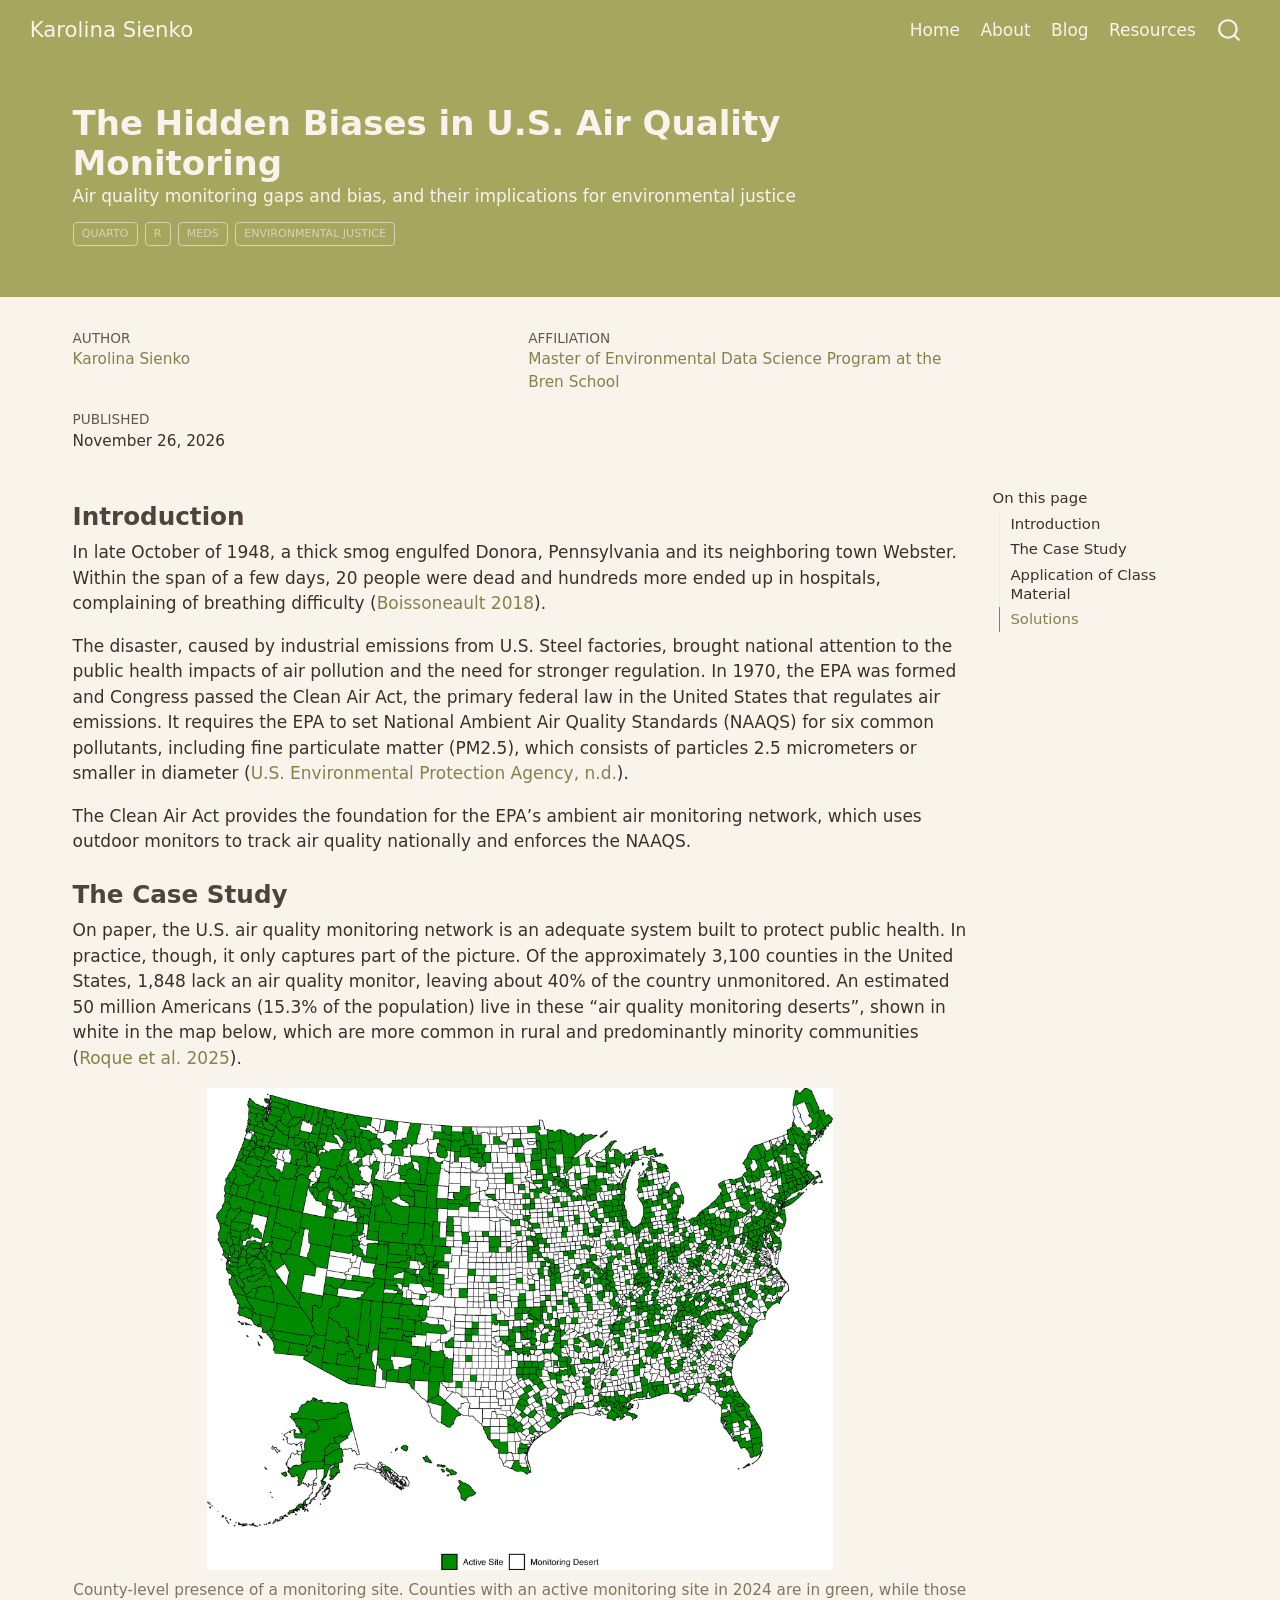
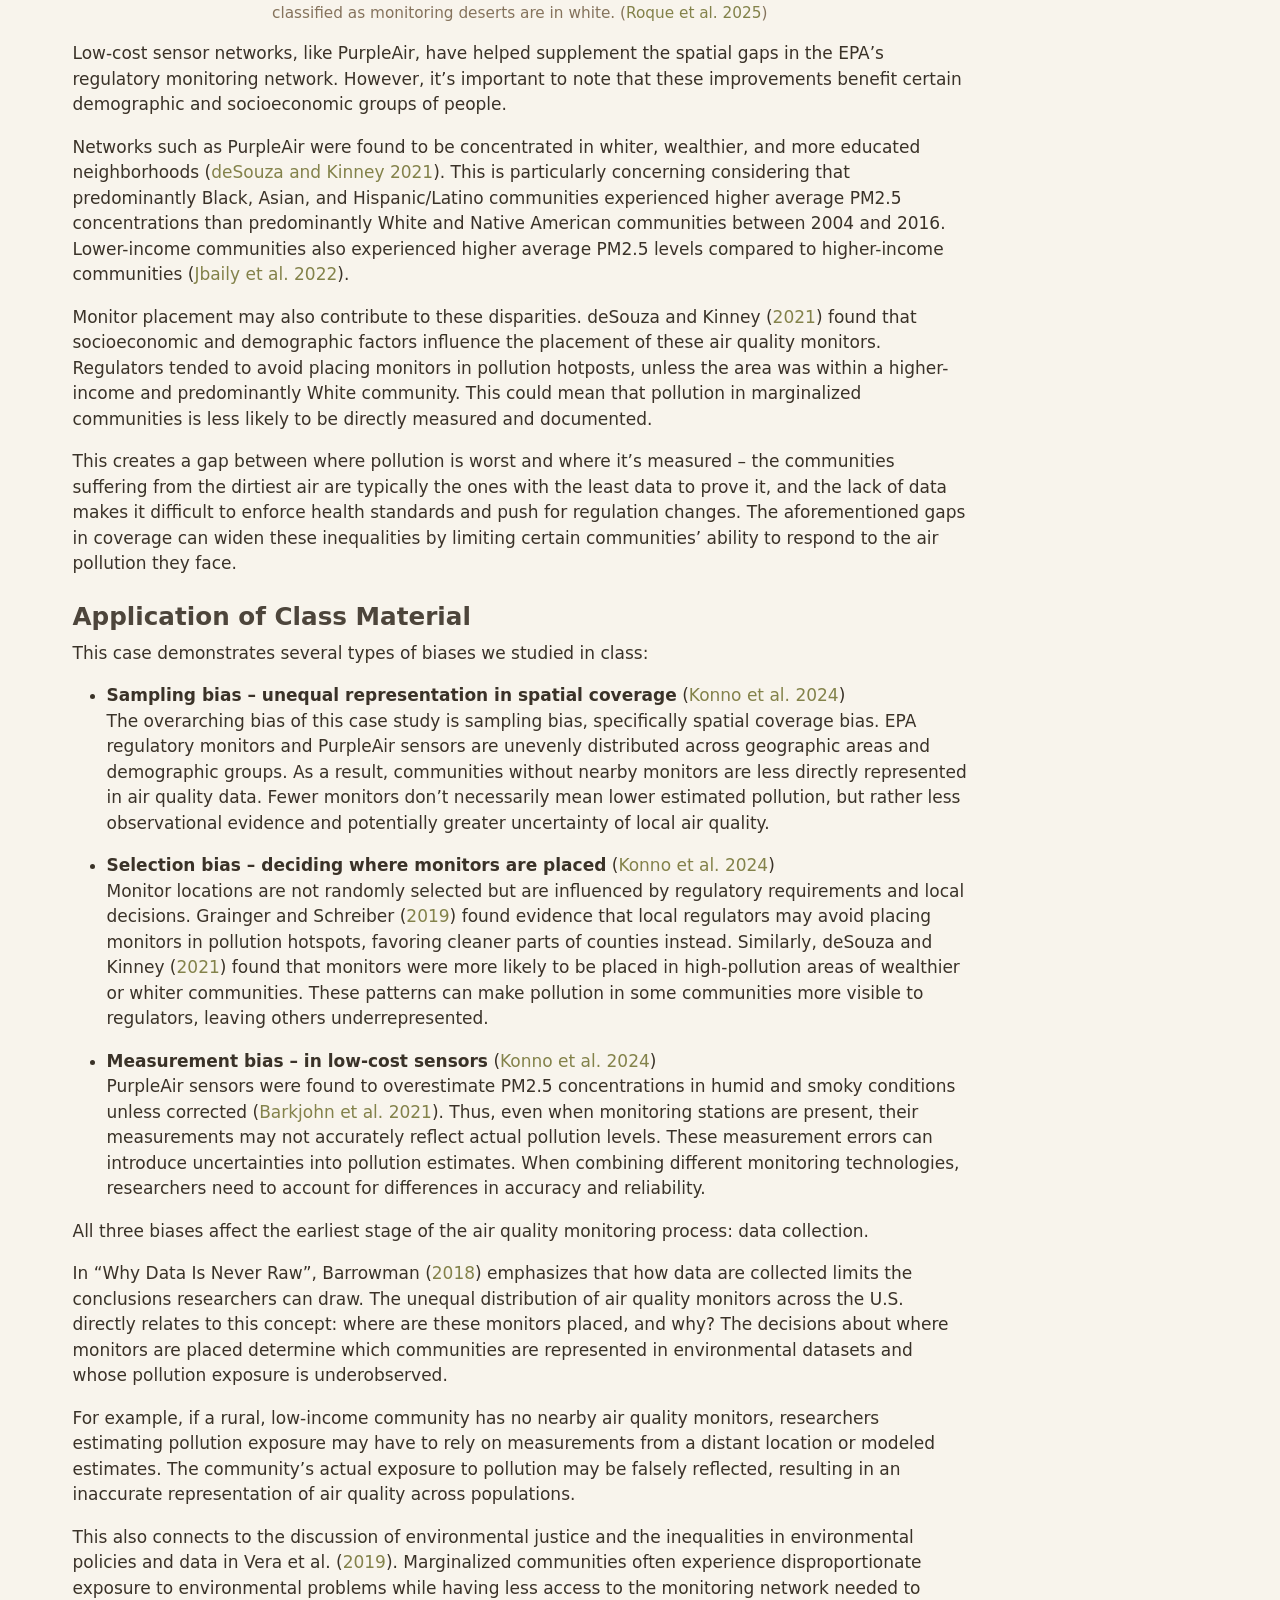
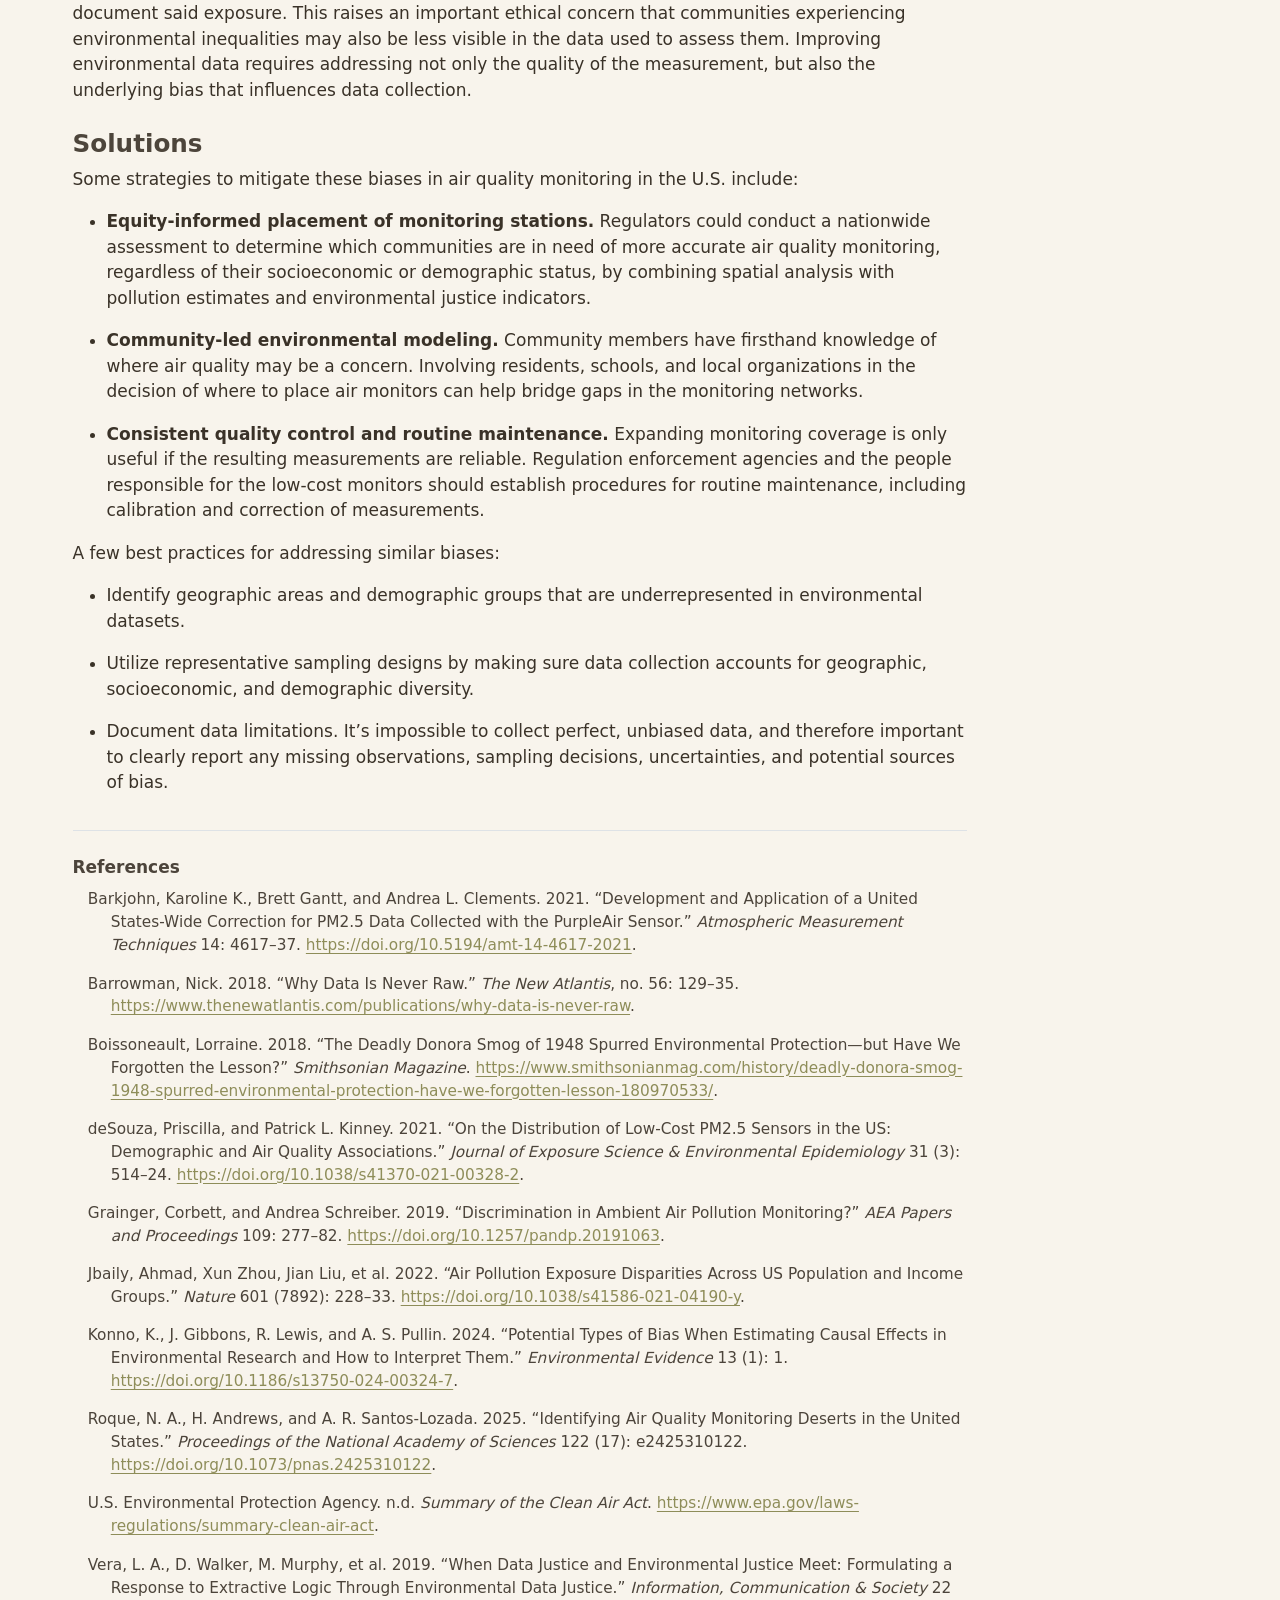
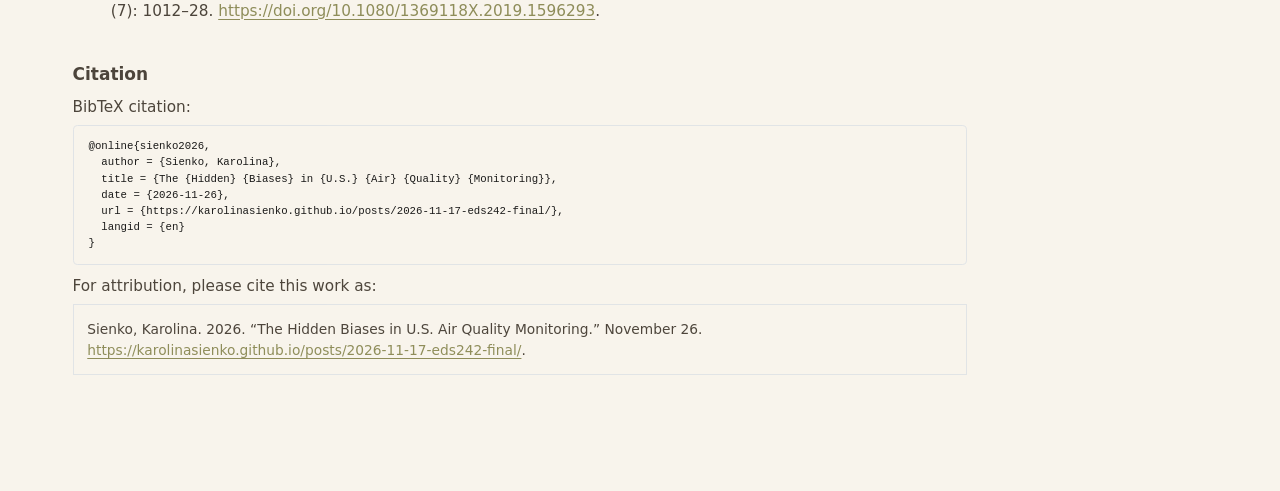
==== docs/posts/eds242-final/index.html @ eb93bed2 "Final blog post" ====
<!DOCTYPE html>
<html xmlns="http://www.w3.org/1999/xhtml" lang="en" xml:lang="en"><head>

<meta charset="utf-8">
<meta name="generator" content="quarto-1.10.19">

<meta name="viewport" content="width=device-width, initial-scale=1.0, user-scalable=yes">

<meta name="author" content="Karolina Sienko">
<meta name="dcterms.date" content="2026-11-26">
<meta name="description" content="Air quality monitoring gaps and bias, and their implications for environmental justice">

<title>The Hidden Biases in U.S. Air Quality Monitoring – Karolina Sienko</title>
<style>
/* Default styles provided by pandoc.
** See https://pandoc.org/MANUAL.html#variables-for-html for config info.
*/
span.smallcaps{font-variant: small-caps;}
div.columns{display: flex; gap: 1.5em;}
div.column{flex: auto;}
@media screen {
div.columns{gap: min(4vw, 1.5em);}
div.column{overflow-x: auto;}
}
div.hanging-indent{margin-left: 1.5em; text-indent: -1.5em;}
ul.task-list{list-style: none;}
ul.task-list li input[type="checkbox"] {
  width: 0.8em;
  margin: 0 0.8em 0.2em -1em; /* quarto-specific, see https://github.com/quarto-dev/quarto-cli/issues/4556 */ 
  vertical-align: middle;
}
/* CSS for citations */
div.csl-bib-body { }
div.csl-entry {
  clear: both;
}
.hanging-indent div.csl-entry {
  margin-left:2em;
  text-indent:-2em;
}
div.csl-left-margin {
  min-width:2em;
  float:left;
}
div.csl-right-inline {
  margin-left:2em;
  padding-left:1em;
}
div.csl-indent {
  margin-left: 2em;
}</style>


<script src="../../site_libs/quarto-nav/quarto-nav.js"></script>
<script src="../../site_libs/quarto-nav/headroom.min.js"></script>
<script src="../../site_libs/clipboard/clipboard.min.js"></script>
<script src="../../site_libs/quarto-search/autocomplete.umd.js"></script>
<script src="../../site_libs/quarto-search/fuse.min.js"></script>
<script src="../../site_libs/quarto-search/quarto-search.js"></script>
<meta name="quarto:offset" content="../../">
<script src="../../site_libs/quarto-html/quarto.js" type="module"></script>
<script src="../../site_libs/quarto-html/tabsets/tabsets.js" type="module"></script>
<script src="../../site_libs/quarto-html/popper.min.js"></script>
<script src="../../site_libs/quarto-html/tippy.umd.min.js"></script>
<script src="../../site_libs/quarto-html/anchor.min.js"></script>
<link href="../../site_libs/quarto-html/tippy.css" rel="stylesheet">
<link href="../../site_libs/quarto-html/quarto-syntax-highlighting-bf27225e3a48a9273f3daa8f8e829971.css" rel="stylesheet" id="quarto-text-highlighting-styles">
<script src="../../site_libs/bootstrap/bootstrap.min.js"></script>
<link href="../../site_libs/bootstrap/bootstrap-icons.css" rel="stylesheet">
<link href="../../site_libs/bootstrap/bootstrap-2a06abbf2f74c4835d9276cb89cabbed.min.css" rel="stylesheet" append-hash="true" id="quarto-bootstrap" data-mode="light">
<script id="quarto-search-options" type="application/json">{
  "location": "navbar",
  "copy-button": false,
  "collapse-after": 3,
  "panel-placement": "end",
  "type": "overlay",
  "limit": 50,
  "keyboard-shortcut": [
    "f",
    "/",
    "s"
  ],
  "show-item-context": false,
  "language": {
    "search-no-results-text": "No results",
    "search-matching-documents-text": "matching documents",
    "search-copy-link-title": "Copy link to search",
    "search-hide-matches-text": "Hide additional matches",
    "search-more-match-text": "more match in this document",
    "search-more-matches-text": "more matches in this document",
    "search-clear-button-title": "Clear",
    "search-text-placeholder": "",
    "search-detached-cancel-button-title": "Cancel",
    "search-submit-button-title": "Submit",
    "search-label": "Search"
  }
}</script>


<link rel="stylesheet" href="../../styles.css">
</head>

<body class="nav-fixed quarto-light">

<div id="quarto-search-results"></div>
  <header id="quarto-header" class="headroom fixed-top quarto-banner">
    <nav class="navbar navbar-expand-lg " data-bs-theme="dark">
      <div class="navbar-container container-fluid">
      <div class="navbar-brand-container mx-auto">
    <a class="navbar-brand" href="../../index.html">
    <span class="navbar-title">Karolina Sienko</span>
    </a>
  </div>
            <div id="quarto-search" class="" title="Search"></div>
          <button class="navbar-toggler" type="button" data-bs-toggle="collapse" data-bs-target="#navbarCollapse" aria-controls="navbarCollapse" role="menu" aria-expanded="false" aria-label="Toggle navigation" onclick="if (window.quartoToggleHeadroom) { window.quartoToggleHeadroom(); }">
  <span class="navbar-toggler-icon"></span>
</button>
          <div class="collapse navbar-collapse" id="navbarCollapse">
            <ul class="navbar-nav navbar-nav-scroll ms-auto">
  <li class="nav-item">
    <a class="nav-link" href="../../index.html"> 
<span class="menu-text">Home</span></a>
  </li>  
  <li class="nav-item">
    <a class="nav-link" href="../../about.html"> 
<span class="menu-text">About</span></a>
  </li>  
  <li class="nav-item">
    <a class="nav-link" href="../../posts.html"> 
<span class="menu-text">Blog</span></a>
  </li>  
  <li class="nav-item">
    <a class="nav-link" href="../../resources.html"> 
<span class="menu-text">Resources</span></a>
  </li>  
</ul>
          </div> <!-- /navcollapse -->
            <div class="quarto-navbar-tools">
</div>
      </div> <!-- /container-fluid -->
    </nav>
</header>
<!-- content -->
<header id="title-block-header" class="quarto-title-block default page-columns page-full">
  <div class="quarto-title-banner page-columns page-full">
    <div class="quarto-title column-page-left">
      <h1 class="title">The Hidden Biases in U.S. Air Quality Monitoring</h1>
                  <div>
        <div class="description">
          Air quality monitoring gaps and bias, and their implications for environmental justice
        </div>
      </div>
                          <div class="quarto-categories">
                <div class="quarto-category">Quarto</div>
                <div class="quarto-category">R</div>
                <div class="quarto-category">MEDS</div>
                <div class="quarto-category">Environmental Justice</div>
              </div>
                  </div>
  </div>
    
  <div class="quarto-title-meta-author column-page-left">
    <div class="quarto-title-meta-heading">Author</div>
    <div class="quarto-title-meta-heading">Affiliation</div>
    
      <div class="quarto-title-meta-contents">
      <p class="author"><a href="https://karolinasienko.github.io">Karolina Sienko</a> </p>
    </div>
    <div class="quarto-title-meta-contents">
          <p class="affiliation">
              <a href="https://bren.ucsb.edu/masters-programs/master-environmental-data-science">
              Master of Environmental Data Science Program at the Bren School
              </a>
            </p>
        </div>
    </div>

  <div class="quarto-title-meta column-page-left">

        
      <div>
      <div class="quarto-title-meta-heading">Published</div>
      <div class="quarto-title-meta-contents">
        <p class="date">November 26, 2026</p>
      </div>
    </div>
    
      
    </div>
    
  
  </header><div id="quarto-content" class="quarto-container page-columns page-rows-contents page-layout-full page-navbar">
<!-- sidebar -->
<!-- margin-sidebar -->
    <div id="quarto-margin-sidebar" class="sidebar margin-sidebar">
        <nav id="TOC" role="doc-toc" class="toc-active">
    <h2 id="toc-title">On this page</h2>
   
  <ul>
  <li><a href="#introduction" id="toc-introduction" class="nav-link active" data-scroll-target="#introduction">Introduction</a></li>
  <li><a href="#the-case-study" id="toc-the-case-study" class="nav-link" data-scroll-target="#the-case-study">The Case Study</a></li>
  <li><a href="#application-of-class-material" id="toc-application-of-class-material" class="nav-link" data-scroll-target="#application-of-class-material">Application of Class Material</a></li>
  <li><a href="#solutions" id="toc-solutions" class="nav-link" data-scroll-target="#solutions">Solutions</a></li>
  </ul>
</nav>
    </div>
<!-- main -->
<main class="content quarto-banner-title-block column-page-left" id="quarto-document-content">





<section id="introduction" class="level3">
<h3 class="anchored" data-anchor-id="introduction">Introduction</h3>
<p>In late October of 1948, a thick smog engulfed Donora, Pennsylvania and its neighboring town Webster. Within the span of a few days, 20 people were dead and hundreds more ended up in hospitals, complaining of breathing difficulty <span class="citation" data-cites="boissoneault2018">(<a href="#ref-boissoneault2018" role="doc-biblioref">Boissoneault 2018</a>)</span>.</p>
<p>The disaster, caused by industrial emissions from U.S. Steel factories, brought national attention to the public health impacts of air pollution and the need for stronger regulation. In 1970, the EPA was formed and Congress passed the Clean Air Act, the primary federal law in the United States that regulates air emissions. It requires the EPA to set National Ambient Air Quality Standards (NAAQS) for six common pollutants, including fine particulate matter (PM2.5), which consists of particles 2.5 micrometers or smaller in diameter <span class="citation" data-cites="epa_cleanairact">(<a href="#ref-epa_cleanairact" role="doc-biblioref">U.S. Environmental Protection Agency, n.d.</a>)</span>.</p>
<p>The Clean Air Act provides the foundation for the EPA’s ambient air monitoring network, which uses outdoor monitors to track air quality nationally and enforces the NAAQS.</p>
</section>
<section id="the-case-study" class="level3">
<h3 class="anchored" data-anchor-id="the-case-study">The Case Study</h3>
<p>On paper, the U.S. air quality monitoring network is an adequate system built to protect public health. In practice, though, it only captures part of the picture. Of the approximately 3,100 counties in the United States, 1,848 lack an air quality monitor, leaving about 40% of the country unmonitored. An estimated 50 million Americans (15.3% of the population) live in these “air quality monitoring deserts”, shown in white in the map below, which are more common in rural and predominantly minority communities <span class="citation" data-cites="roque2025">(<a href="#ref-roque2025" role="doc-biblioref">Roque et al. 2025</a>)</span>.</p>
<div class="quarto-figure quarto-figure-center">
<figure class="figure">
<p><img src="../../images/monitoring_desert_map.jpg" class="img-fluid figure-img" style="width:70.0%" alt="Map of air quality monitoring deserts across the United States"></p>
<figcaption>County-level presence of a monitoring site. Counties with an active monitoring site in 2024 are in green, while those classified as monitoring deserts are in white. <span class="citation" data-cites="roque2025">(<a href="#ref-roque2025" role="doc-biblioref">Roque et al. 2025</a>)</span></figcaption>
</figure>
</div>
<p>Low-cost sensor networks, like PurpleAir, have helped supplement the spatial gaps in the EPA’s regulatory monitoring network. However, it’s important to note that these improvements benefit certain demographic and socioeconomic groups of people.</p>
<p>Networks such as PurpleAir were found to be concentrated in whiter, wealthier, and more educated neighborhoods <span class="citation" data-cites="desouza2021">(<a href="#ref-desouza2021" role="doc-biblioref"><span class="nocase">deSouza and Kinney</span> 2021</a>)</span>. This is particularly concerning considering that predominantly Black, Asian, and Hispanic/Latino communities experienced higher average PM2.5 concentrations than predominantly White and Native American communities between 2004 and 2016. Lower-income communities also experienced higher average PM2.5 levels compared to higher-income communities <span class="citation" data-cites="jbaily2022">(<a href="#ref-jbaily2022" role="doc-biblioref">Jbaily et al. 2022</a>)</span>.</p>
<p>Monitor placement may also contribute to these disparities. <span class="citation" data-cites="desouza2021"><span class="nocase">deSouza and Kinney</span> (<a href="#ref-desouza2021" role="doc-biblioref">2021</a>)</span> found that socioeconomic and demographic factors influence the placement of these air quality monitors. Regulators tended to avoid placing monitors in pollution hotposts, unless the area was within a higher-income and predominantly White community. This could mean that pollution in marginalized communities is less likely to be directly measured and documented.</p>
<p>This creates a gap between where pollution is worst and where it’s measured – the communities suffering from the dirtiest air are typically the ones with the least data to prove it, and the lack of data makes it difficult to enforce health standards and push for regulation changes. The aforementioned gaps in coverage can widen these inequalities by limiting certain communities’ ability to respond to the air pollution they face.</p>
</section>
<section id="application-of-class-material" class="level3">
<h3 class="anchored" data-anchor-id="application-of-class-material">Application of Class Material</h3>
<p>This case demonstrates several types of biases we studied in class:</p>
<ul>
<li><p><strong>Sampling bias – unequal representation in spatial coverage</strong> <span class="citation" data-cites="konno2024">(<a href="#ref-konno2024" role="doc-biblioref">Konno et al. 2024</a>)</span><br>
The overarching bias of this case study is sampling bias, specifically spatial coverage bias. EPA regulatory monitors and PurpleAir sensors are unevenly distributed across geographic areas and demographic groups. As a result, communities without nearby monitors are less directly represented in air quality data. Fewer monitors don’t necessarily mean lower estimated pollution, but rather less observational evidence and potentially greater uncertainty of local air quality.</p></li>
<li><p><strong>Selection bias – deciding where monitors are placed</strong> <span class="citation" data-cites="konno2024">(<a href="#ref-konno2024" role="doc-biblioref">Konno et al. 2024</a>)</span><br>
Monitor locations are not randomly selected but are influenced by regulatory requirements and local decisions. <span class="citation" data-cites="grainger2019">Grainger and Schreiber (<a href="#ref-grainger2019" role="doc-biblioref">2019</a>)</span> found evidence that local regulators may avoid placing monitors in pollution hotspots, favoring cleaner parts of counties instead. Similarly, <span class="citation" data-cites="desouza2021"><span class="nocase">deSouza and Kinney</span> (<a href="#ref-desouza2021" role="doc-biblioref">2021</a>)</span> found that monitors were more likely to be placed in high-pollution areas of wealthier or whiter communities. These patterns can make pollution in some communities more visible to regulators, leaving others underrepresented.</p></li>
<li><p><strong>Measurement bias – in low-cost sensors</strong> <span class="citation" data-cites="konno2024">(<a href="#ref-konno2024" role="doc-biblioref">Konno et al. 2024</a>)</span><br>
PurpleAir sensors were found to overestimate PM2.5 concentrations in humid and smoky conditions unless corrected <span class="citation" data-cites="barkjohn2021">(<a href="#ref-barkjohn2021" role="doc-biblioref">Barkjohn et al. 2021</a>)</span>. Thus, even when monitoring stations are present, their measurements may not accurately reflect actual pollution levels. These measurement errors can introduce uncertainties into pollution estimates. When combining different monitoring technologies, researchers need to account for differences in accuracy and reliability.</p></li>
</ul>
<p>All three biases affect the earliest stage of the air quality monitoring process: data collection.</p>
<p>In “Why Data Is Never Raw”, <span class="citation" data-cites="barrowman2018">Barrowman (<a href="#ref-barrowman2018" role="doc-biblioref">2018</a>)</span> emphasizes that how data are collected limits the conclusions researchers can draw. The unequal distribution of air quality monitors across the U.S. directly relates to this concept: where are these monitors placed, and why? The decisions about where monitors are placed determine which communities are represented in environmental datasets and whose pollution exposure is underobserved.</p>
<p>For example, if a rural, low-income community has no nearby air quality monitors, researchers estimating pollution exposure may have to rely on measurements from a distant location or modeled estimates. The community’s actual exposure to pollution may be falsely reflected, resulting in an inaccurate representation of air quality across populations.</p>
<p>This also connects to the discussion of environmental justice and the inequalities in environmental policies and data in <span class="citation" data-cites="vera2019">Vera et al. (<a href="#ref-vera2019" role="doc-biblioref">2019</a>)</span>. Marginalized communities often experience disproportionate exposure to environmental problems while having less access to the monitoring network needed to document said exposure. This raises an important ethical concern that communities experiencing environmental inequalities may also be less visible in the data used to assess them. Improving environmental data requires addressing not only the quality of the measurement, but also the underlying bias that influences data collection.</p>
</section>
<section id="solutions" class="level3">
<h3 class="anchored" data-anchor-id="solutions">Solutions</h3>
<p>Some strategies to mitigate these biases in air quality monitoring in the U.S. include:</p>
<ul>
<li><p><strong>Equity-informed placement of monitoring stations.</strong> Regulators could conduct a nationwide assessment to determine which communities are in need of more accurate air quality monitoring, regardless of their socioeconomic or demographic status, by combining spatial analysis with pollution estimates and environmental justice indicators.</p></li>
<li><p><strong>Community-led environmental modeling.</strong> Community members have firsthand knowledge of where air quality may be a concern. Involving residents, schools, and local organizations in the decision of where to place air monitors can help bridge gaps in the monitoring networks.</p></li>
<li><p><strong>Consistent quality control and routine maintenance.</strong> Expanding monitoring coverage is only useful if the resulting measurements are reliable. Regulation enforcement agencies and the people responsible for the low-cost monitors should establish procedures for routine maintenance, including calibration and correction of measurements.</p></li>
</ul>
<p>A few best practices for addressing similar biases:</p>
<ul>
<li><p>Identify geographic areas and demographic groups that are underrepresented in environmental datasets.</p></li>
<li><p>Utilize representative sampling designs by making sure data collection accounts for geographic, socioeconomic, and demographic diversity.</p></li>
<li><p>Document data limitations. It’s impossible to collect perfect, unbiased data, and therefore important to clearly report any missing observations, sampling decisions, uncertainties, and potential sources of bias.</p></li>
</ul>



</section>

<div id="quarto-appendix" class="default"><section class="quarto-appendix-contents" role="doc-bibliography" id="quarto-bibliography"><h2 class="anchored quarto-appendix-heading">References</h2><div id="refs" class="references csl-bib-body hanging-indent" role="list">
<div id="ref-barkjohn2021" class="csl-entry" role="listitem">
Barkjohn, Karoline K., Brett Gantt, and Andrea L. Clements. 2021. <span>“Development and Application of a United States-Wide Correction for <span>PM2.5</span> Data Collected with the <span>PurpleAir</span> Sensor.”</span> <em>Atmospheric Measurement Techniques</em> 14: 4617–37. <a href="https://doi.org/10.5194/amt-14-4617-2021">https://doi.org/10.5194/amt-14-4617-2021</a>.
</div>
<div id="ref-barrowman2018" class="csl-entry" role="listitem">
Barrowman, Nick. 2018. <span>“Why Data Is Never Raw.”</span> <em>The New Atlantis</em>, no. 56: 129–35. <a href="https://www.thenewatlantis.com/publications/why-data-is-never-raw">https://www.thenewatlantis.com/publications/why-data-is-never-raw</a>.
</div>
<div id="ref-boissoneault2018" class="csl-entry" role="listitem">
Boissoneault, Lorraine. 2018. <span>“The Deadly <span>Donora</span> Smog of 1948 Spurred Environmental Protection—but Have We Forgotten the Lesson?”</span> <em>Smithsonian Magazine</em>. <a href="https://www.smithsonianmag.com/history/deadly-donora-smog-1948-spurred-environmental-protection-have-we-forgotten-lesson-180970533/">https://www.smithsonianmag.com/history/deadly-donora-smog-1948-spurred-environmental-protection-have-we-forgotten-lesson-180970533/</a>.
</div>
<div id="ref-desouza2021" class="csl-entry" role="listitem">
<span class="nocase">deSouza, Priscilla, and Patrick L. Kinney</span>. 2021. <span>“On the Distribution of Low-Cost <span>PM2.5</span> Sensors in the <span>US</span>: Demographic and Air Quality Associations.”</span> <em>Journal of Exposure Science &amp; Environmental Epidemiology</em> 31 (3): 514–24. <a href="https://doi.org/10.1038/s41370-021-00328-2">https://doi.org/10.1038/s41370-021-00328-2</a>.
</div>
<div id="ref-grainger2019" class="csl-entry" role="listitem">
Grainger, Corbett, and Andrea Schreiber. 2019. <span>“Discrimination in Ambient Air Pollution Monitoring?”</span> <em>AEA Papers and Proceedings</em> 109: 277–82. <a href="https://doi.org/10.1257/pandp.20191063">https://doi.org/10.1257/pandp.20191063</a>.
</div>
<div id="ref-jbaily2022" class="csl-entry" role="listitem">
Jbaily, Ahmad, Xun Zhou, Jian Liu, et al. 2022. <span>“Air Pollution Exposure Disparities Across <span>US</span> Population and Income Groups.”</span> <em>Nature</em> 601 (7892): 228–33. <a href="https://doi.org/10.1038/s41586-021-04190-y">https://doi.org/10.1038/s41586-021-04190-y</a>.
</div>
<div id="ref-konno2024" class="csl-entry" role="listitem">
Konno, K., J. Gibbons, R. Lewis, and A. S. Pullin. 2024. <span>“Potential Types of Bias When Estimating Causal Effects in Environmental Research and How to Interpret Them.”</span> <em>Environmental Evidence</em> 13 (1): 1. <a href="https://doi.org/10.1186/s13750-024-00324-7">https://doi.org/10.1186/s13750-024-00324-7</a>.
</div>
<div id="ref-roque2025" class="csl-entry" role="listitem">
Roque, N. A., H. Andrews, and A. R. Santos-Lozada. 2025. <span>“Identifying Air Quality Monitoring Deserts in the <span>United States</span>.”</span> <em>Proceedings of the National Academy of Sciences</em> 122 (17): e2425310122. <a href="https://doi.org/10.1073/pnas.2425310122">https://doi.org/10.1073/pnas.2425310122</a>.
</div>
<div id="ref-epa_cleanairact" class="csl-entry" role="listitem">
U.S. Environmental Protection Agency. n.d. <em>Summary of the Clean Air Act</em>. <a href="https://www.epa.gov/laws-regulations/summary-clean-air-act">https://www.epa.gov/laws-regulations/summary-clean-air-act</a>.
</div>
<div id="ref-vera2019" class="csl-entry" role="listitem">
Vera, L. A., D. Walker, M. Murphy, et al. 2019. <span>“When Data Justice and Environmental Justice Meet: Formulating a Response to Extractive Logic Through Environmental Data Justice.”</span> <em>Information, Communication &amp; Society</em> 22 (7): 1012–28. <a href="https://doi.org/10.1080/1369118X.2019.1596293">https://doi.org/10.1080/1369118X.2019.1596293</a>.
</div>
</div></section><section class="quarto-appendix-contents" id="quarto-citation"><h2 class="anchored quarto-appendix-heading">Citation</h2><div><div class="quarto-appendix-secondary-label">BibTeX citation:</div><pre class="sourceCode code-with-copy quarto-appendix-bibtex"><code class="sourceCode bibtex">@online{sienko2026,
  author = {Sienko, Karolina},
  title = {The {Hidden} {Biases} in {U.S.} {Air} {Quality} {Monitoring}},
  date = {2026-11-26},
  url = {https://karolinasienko.github.io/posts/2026-11-17-eds242-final/},
  langid = {en}
}
</code><button title="Copy to Clipboard" class="code-copy-button"><i class="bi"></i></button></pre><div class="quarto-appendix-secondary-label">For attribution, please cite this work as:</div><div id="ref-sienko2026" class="csl-entry quarto-appendix-citeas" role="listitem">
Sienko, Karolina. 2026. <span>“The Hidden Biases in U.S. Air Quality
Monitoring.”</span> November 26. <a href="https://karolinasienko.github.io/posts/2026-11-17-eds242-final/">https://karolinasienko.github.io/posts/2026-11-17-eds242-final/</a>.
</div></div></section></div></main> <!-- /main -->
<script id="quarto-html-after-body" type="application/javascript">
  window.document.addEventListener("DOMContentLoaded", function (event) {
    const icon = "";
    const anchorJS = new window.AnchorJS();
    anchorJS.options = {
      placement: 'right',
      icon: icon
    };
    anchorJS.add('.anchored');
    const isCodeAnnotation = (el) => {
      for (const clz of el.classList) {
        if (clz.startsWith('code-annotation-')) {                     
          return true;
        }
      }
      return false;
    }
    const onCopySuccess = function(e) {
      // button target
      const button = e.trigger;
      // don't keep focus
      button.blur();
      // flash "checked"
      button.classList.add('code-copy-button-checked');
      var currentTitle = button.getAttribute("title");
      button.setAttribute("title", "Copied!");
      let tooltip;
      if (window.bootstrap) {
        button.setAttribute("data-bs-toggle", "tooltip");
        button.setAttribute("data-bs-placement", "left");
        button.setAttribute("data-bs-title", "Copied!");
        tooltip = new bootstrap.Tooltip(button, 
          { trigger: "manual", 
            customClass: "code-copy-button-tooltip",
            offset: [0, -8]});
        tooltip.show();    
      }
      setTimeout(function() {
        if (tooltip) {
          tooltip.hide();
          button.removeAttribute("data-bs-title");
          button.removeAttribute("data-bs-toggle");
          button.removeAttribute("data-bs-placement");
        }
        button.setAttribute("title", currentTitle);
        button.classList.remove('code-copy-button-checked');
      }, 1000);
      // clear code selection
      e.clearSelection();
    }
    const getTextToCopy = function(trigger) {
      const outerScaffold = trigger.parentElement.cloneNode(true);
      const codeEl = outerScaffold.querySelector('code');
      for (const childEl of codeEl.children) {
        if (isCodeAnnotation(childEl)) {
          childEl.remove();
        }
      }
      return codeEl.innerText;
    }
    const clipboard = new window.ClipboardJS('.code-copy-button:not([data-in-quarto-modal])', {
      text: getTextToCopy
    });
    clipboard.on('success', onCopySuccess);
    if (window.document.getElementById('quarto-embedded-source-code-modal')) {
      const clipboardModal = new window.ClipboardJS('.code-copy-button[data-in-quarto-modal]', {
        text: getTextToCopy,
        container: window.document.getElementById('quarto-embedded-source-code-modal')
      });
      clipboardModal.on('success', onCopySuccess);
    }
      var localhostRegex = new RegExp(/^(?:http|https):\/\/localhost\:?[0-9]*\//);
      var mailtoRegex = new RegExp(/^mailto:/);
        var filterRegex = new RegExp('/' + window.location.host + '/');
      var isInternal = (href) => {
          return filterRegex.test(href) || localhostRegex.test(href) || mailtoRegex.test(href);
      }
      // Inspect non-navigation links and adorn them if external
     var links = window.document.querySelectorAll('a[href]:not(.nav-link):not(.navbar-brand):not(.toc-action):not(.sidebar-link):not(.sidebar-item-toggle):not(.pagination-link):not(.no-external):not([aria-hidden]):not(.dropdown-item):not(.quarto-navigation-tool):not(.about-link)');
      for (var i=0; i<links.length; i++) {
        const link = links[i];
        if (!isInternal(link.href)) {
          // undo the damage that might have been done by quarto-nav.js in the case of
          // links that we want to consider external
          if (link.dataset.originalHref !== undefined) {
            link.href = link.dataset.originalHref;
          }
        }
      }
    function tippyHover(el, contentFn, onTriggerFn, onUntriggerFn) {
      const config = {
        allowHTML: true,
        maxWidth: 500,
        delay: 100,
        arrow: false,
        appendTo: function(el) {
            return el.parentElement;
        },
        interactive: true,
        interactiveBorder: 10,
        theme: 'quarto',
        placement: 'bottom-start',
      };
      if (contentFn) {
        config.content = contentFn;
      }
      if (onTriggerFn) {
        config.onTrigger = onTriggerFn;
      }
      if (onUntriggerFn) {
        config.onUntrigger = onUntriggerFn;
      }
      window.tippy(el, config); 
    }
    const noterefs = window.document.querySelectorAll('a[role="doc-noteref"]');
    for (var i=0; i<noterefs.length; i++) {
      const ref = noterefs[i];
      tippyHover(ref, function() {
        // use id or data attribute instead here
        let href = ref.getAttribute('data-footnote-href') || ref.getAttribute('href');
        try { href = new URL(href).hash; } catch {}
        const id = href.replace(/^#\/?/, "");
        const note = window.document.getElementById(id);
        if (note) {
          return note.innerHTML;
        } else {
          return "";
        }
      });
    }
    const xrefs = window.document.querySelectorAll('a.quarto-xref');
    const processXRef = (id, note) => {
      // Strip column container classes
      const stripColumnClz = (el) => {
        el.classList.remove("page-full", "page-columns");
        if (el.children) {
          for (const child of el.children) {
            stripColumnClz(child);
          }
        }
      }
      stripColumnClz(note)
      if (id === null || id.startsWith('sec-')) {
        // Special case sections, only their first couple elements
        const container = document.createElement("div");
        if (note.children && note.children.length > 2) {
          container.appendChild(note.children[0].cloneNode(true));
          for (let i = 1; i < note.children.length; i++) {
            const child = note.children[i];
            if (child.tagName === "P" && child.innerText === "") {
              continue;
            } else {
              container.appendChild(child.cloneNode(true));
              break;
            }
          }
          if (window.Quarto?.typesetMath) {
            window.Quarto.typesetMath(container);
          }
          return container.innerHTML
        } else {
          if (window.Quarto?.typesetMath) {
            window.Quarto.typesetMath(note);
          }
          return note.innerHTML;
        }
      } else {
        // Remove any anchor links if they are present
        const anchorLink = note.querySelector('a.anchorjs-link');
        if (anchorLink) {
          anchorLink.remove();
        }
        if (window.Quarto?.typesetMath) {
          window.Quarto.typesetMath(note);
        }
        if (note.classList.contains("callout")) {
          return note.outerHTML;
        } else {
          return note.innerHTML;
        }
      }
    }
    for (var i=0; i<xrefs.length; i++) {
      const xref = xrefs[i];
      tippyHover(xref, undefined, function(instance) {
        instance.disable();
        let url = xref.getAttribute('href');
        let hash = undefined; 
        if (url.startsWith('#')) {
          hash = url;
        } else {
          try { hash = new URL(url).hash; } catch {}
        }
        if (hash) {
          const id = hash.replace(/^#\/?/, "");
          const note = window.document.getElementById(id);
          if (note !== null) {
            try {
              const html = processXRef(id, note.cloneNode(true));
              instance.setContent(html);
            } finally {
              instance.enable();
              instance.show();
            }
          } else {
            // See if we can fetch this
            fetch(url.split('#')[0])
            .then(res => res.text())
            .then(html => {
              const parser = new DOMParser();
              const htmlDoc = parser.parseFromString(html, "text/html");
              const note = htmlDoc.getElementById(id);
              if (note !== null) {
                const html = processXRef(id, note);
                instance.setContent(html);
              } 
            }).finally(() => {
              instance.enable();
              instance.show();
            });
          }
        } else {
          // See if we can fetch a full url (with no hash to target)
          // This is a special case and we should probably do some content thinning / targeting
          fetch(url)
          .then(res => res.text())
          .then(html => {
            const parser = new DOMParser();
            const htmlDoc = parser.parseFromString(html, "text/html");
            const note = htmlDoc.querySelector('main.content');
            if (note !== null) {
              // This should only happen for chapter cross references
              // (since there is no id in the URL)
              // remove the first header
              if (note.children.length > 0 && note.children[0].tagName === "HEADER") {
                note.children[0].remove();
              }
              const html = processXRef(null, note);
              instance.setContent(html);
            } 
          }).finally(() => {
            instance.enable();
            instance.show();
          });
        }
      }, function(instance) {
      });
    }
        let selectedAnnoteEl;
        const selectorForAnnotation = ( cell, annotation) => {
          let cellAttr = 'data-code-cell="' + cell + '"';
          let lineAttr = 'data-code-annotation="' +  annotation + '"';
          const selector = 'span[' + cellAttr + '][' + lineAttr + ']';
          return selector;
        }
        const selectCodeLines = (annoteEl) => {
          const doc = window.document;
          const targetCell = annoteEl.getAttribute("data-target-cell");
          const targetAnnotation = annoteEl.getAttribute("data-target-annotation");
          const annoteSpan = window.document.querySelector(selectorForAnnotation(targetCell, targetAnnotation));
          const lines = annoteSpan.getAttribute("data-code-lines").split(",");
          const lineIds = lines.map((line) => {
            return targetCell + "-" + line;
          })
          let top = null;
          let height = null;
          let parent = null;
          if (lineIds.length > 0) {
              //compute the position of the single el (top and bottom and make a div)
              const el = window.document.getElementById(lineIds[0]);
              top = el.offsetTop;
              height = el.offsetHeight;
              parent = el.parentElement.parentElement;
            if (lineIds.length > 1) {
              const lastEl = window.document.getElementById(lineIds[lineIds.length - 1]);
              const bottom = lastEl.offsetTop + lastEl.offsetHeight;
              height = bottom - top;
            }
            if (top !== null && height !== null && parent !== null) {
              // cook up a div (if necessary) and position it 
              let div = window.document.getElementById("code-annotation-line-highlight");
              if (div === null) {
                div = window.document.createElement("div");
                div.setAttribute("id", "code-annotation-line-highlight");
                div.style.position = 'absolute';
                parent.appendChild(div);
              }
              div.style.top = top - 2 + "px";
              div.style.height = height + 4 + "px";
              div.style.left = 0;
              let gutterDiv = window.document.getElementById("code-annotation-line-highlight-gutter");
              if (gutterDiv === null) {
                gutterDiv = window.document.createElement("div");
                gutterDiv.setAttribute("id", "code-annotation-line-highlight-gutter");
                gutterDiv.style.position = 'absolute';
                const codeCell = window.document.getElementById(targetCell);
                const gutter = codeCell.querySelector('.code-annotation-gutter');
                gutter.appendChild(gutterDiv);
              }
              gutterDiv.style.top = top - 2 + "px";
              gutterDiv.style.height = height + 4 + "px";
            }
            selectedAnnoteEl = annoteEl;
          }
        };
        const unselectCodeLines = () => {
          const elementsIds = ["code-annotation-line-highlight", "code-annotation-line-highlight-gutter"];
          elementsIds.forEach((elId) => {
            const div = window.document.getElementById(elId);
            if (div) {
              div.remove();
            }
          });
          selectedAnnoteEl = undefined;
        };
          // Handle positioning of the toggle
      window.addEventListener(
        "resize",
        throttle(() => {
          elRect = undefined;
          if (selectedAnnoteEl) {
            selectCodeLines(selectedAnnoteEl);
          }
        }, 10)
      );
      function throttle(fn, ms) {
      let throttle = false;
      let timer;
        return (...args) => {
          if(!throttle) { // first call gets through
              fn.apply(this, args);
              throttle = true;
          } else { // all the others get throttled
              if(timer) clearTimeout(timer); // cancel #2
              timer = setTimeout(() => {
                fn.apply(this, args);
                timer = throttle = false;
              }, ms);
          }
        };
      }
        // Attach click handler to the DT
        const annoteDls = window.document.querySelectorAll('dt[data-target-cell]');
        for (const annoteDlNode of annoteDls) {
          annoteDlNode.addEventListener('click', (event) => {
            const clickedEl = event.target;
            if (clickedEl !== selectedAnnoteEl) {
              unselectCodeLines();
              const activeEl = window.document.querySelector('dt[data-target-cell].code-annotation-active');
              if (activeEl) {
                activeEl.classList.remove('code-annotation-active');
              }
              selectCodeLines(clickedEl);
              clickedEl.classList.add('code-annotation-active');
            } else {
              // Unselect the line
              unselectCodeLines();
              clickedEl.classList.remove('code-annotation-active');
            }
          });
        }
    const findCites = (el) => {
      const parentEl = el.parentElement;
      if (parentEl) {
        const cites = parentEl.dataset.cites;
        if (cites) {
          return {
            el,
            cites: cites.split(' ')
          };
        } else {
          return findCites(el.parentElement)
        }
      } else {
        return undefined;
      }
    };
    var bibliorefs = window.document.querySelectorAll('a[role="doc-biblioref"]');
    for (var i=0; i<bibliorefs.length; i++) {
      const ref = bibliorefs[i];
      const citeInfo = findCites(ref);
      if (citeInfo) {
        tippyHover(citeInfo.el, function() {
          var popup = window.document.createElement('div');
          citeInfo.cites.forEach(function(cite) {
            var citeDiv = window.document.createElement('div');
            citeDiv.classList.add('hanging-indent');
            citeDiv.classList.add('csl-entry');
            var biblioDiv = window.document.getElementById('ref-' + cite);
            if (biblioDiv) {
              citeDiv.innerHTML = biblioDiv.innerHTML;
            }
            popup.appendChild(citeDiv);
          });
          return popup.innerHTML;
        });
      }
    }
  });
  </script>
</div> <!-- /content -->




</body></html>
---- docs/site_libs/quarto-html/tippy.css ----
.tippy-box[data-animation=fade][data-state=hidden]{opacity:0}[data-tippy-root]{max-width:calc(100vw - 10px)}.tippy-box{position:relative;background-color:#333;color:#fff;border-radius:4px;font-size:14px;line-height:1.4;white-space:normal;outline:0;transition-property:transform,visibility,opacity}.tippy-box[data-placement^=top]>.tippy-arrow{bottom:0}.tippy-box[data-placement^=top]>.tippy-arrow:before{bottom:-7px;left:0;border-width:8px 8px 0;border-top-color:initial;transform-origin:center top}.tippy-box[data-placement^=bottom]>.tippy-arrow{top:0}.tippy-box[data-placement^=bottom]>.tippy-arrow:before{top:-7px;left:0;border-width:0 8px 8px;border-bottom-color:initial;transform-origin:center bottom}.tippy-box[data-placement^=left]>.tippy-arrow{right:0}.tippy-box[data-placement^=left]>.tippy-arrow:before{border-width:8px 0 8px 8px;border-left-color:initial;right:-7px;transform-origin:center left}.tippy-box[data-placement^=right]>.tippy-arrow{left:0}.tippy-box[data-placement^=right]>.tippy-arrow:before{left:-7px;border-width:8px 8px 8px 0;border-right-color:initial;transform-origin:center right}.tippy-box[data-inertia][data-state=visible]{transition-timing-function:cubic-bezier(.54,1.5,.38,1.11)}.tippy-arrow{width:16px;height:16px;color:#333}.tippy-arrow:before{content:"";position:absolute;border-color:transparent;border-style:solid}.tippy-content{position:relative;padding:5px 9px;z-index:1}
---- docs/site_libs/quarto-html/quarto-syntax-highlighting-bf27225e3a48a9273f3daa8f8e829971.css ----
/* quarto syntax highlight colors */
:root {
  --quarto-hl-ot-color: #003B4F;
  --quarto-hl-at-color: #657422;
  --quarto-hl-ss-color: #20794D;
  --quarto-hl-an-color: #5E5E5E;
  --quarto-hl-fu-color: #4758AB;
  --quarto-hl-st-color: #20794D;
  --quarto-hl-cf-color: #003B4F;
  --quarto-hl-op-color: #5E5E5E;
  --quarto-hl-er-color: #AD0000;
  --quarto-hl-bn-color: #AD0000;
  --quarto-hl-al-color: #AD0000;
  --quarto-hl-va-color: #111111;
  --quarto-hl-bu-color: inherit;
  --quarto-hl-ex-color: inherit;
  --quarto-hl-pp-color: #AD0000;
  --quarto-hl-in-color: #5E5E5E;
  --quarto-hl-vs-color: #20794D;
  --quarto-hl-wa-color: #5E5E5E;
  --quarto-hl-do-color: #5E5E5E;
  --quarto-hl-im-color: #00769E;
  --quarto-hl-ch-color: #20794D;
  --quarto-hl-dt-color: #AD0000;
  --quarto-hl-fl-color: #AD0000;
  --quarto-hl-co-color: #5E5E5E;
  --quarto-hl-cv-color: #5E5E5E;
  --quarto-hl-cn-color: #8f5902;
  --quarto-hl-sc-color: #5E5E5E;
  --quarto-hl-dv-color: #AD0000;
  --quarto-hl-kw-color: #003B4F;
}

/* other quarto variables */
:root {
  --quarto-font-monospace: SFMono-Regular, Menlo, Monaco, Consolas, "Liberation Mono", "Courier New", monospace;
}

/* syntax highlight based on Pandoc's rules */
pre > code.sourceCode > span {
  color: #003B4F;
}

code.sourceCode > span {
  color: #003B4F;
}

div.sourceCode,
div.sourceCode pre.sourceCode {
  color: #003B4F;
}

/* Normal */
code span {
  color: #003B4F;
}

/* Alert */
code span.al {
  color: #AD0000;
  font-style: inherit;
}

/* Annotation */
code span.an {
  color: #5E5E5E;
  font-style: inherit;
}

/* Attribute */
code span.at {
  color: #657422;
  font-style: inherit;
}

/* BaseN */
code span.bn {
  color: #AD0000;
  font-style: inherit;
}

/* BuiltIn */
code span.bu {
  font-style: inherit;
}

/* ControlFlow */
code span.cf {
  color: #003B4F;
  font-weight: bold;
  font-style: inherit;
}

/* Char */
code span.ch {
  color: #20794D;
  font-style: inherit;
}

/* Constant */
code span.cn {
  color: #8f5902;
  font-style: inherit;
}

/* Comment */
code span.co {
  color: #5E5E5E;
  font-style: inherit;
}

/* CommentVar */
code span.cv {
  color: #5E5E5E;
  font-style: italic;
}

/* Documentation */
code span.do {
  color: #5E5E5E;
  font-style: italic;
}

/* DataType */
code span.dt {
  color: #AD0000;
  font-style: inherit;
}

/* DecVal */
code span.dv {
  color: #AD0000;
  font-style: inherit;
}

/* Error */
code span.er {
  color: #AD0000;
  font-style: inherit;
}

/* Extension */
code span.ex {
  font-style: inherit;
}

/* Float */
code span.fl {
  color: #AD0000;
  font-style: inherit;
}

/* Function */
code span.fu {
  color: #4758AB;
  font-style: inherit;
}

/* Import */
code span.im {
  color: #00769E;
  font-style: inherit;
}

/* Information */
code span.in {
  color: #5E5E5E;
  font-style: inherit;
}

/* Keyword */
code span.kw {
  color: #003B4F;
  font-weight: bold;
  font-style: inherit;
}

/* Operator */
code span.op {
  color: #5E5E5E;
  font-style: inherit;
}

/* Other */
code span.ot {
  color: #003B4F;
  font-style: inherit;
}

/* Preprocessor */
code span.pp {
  color: #AD0000;
  font-style: inherit;
}

/* SpecialChar */
code span.sc {
  color: #5E5E5E;
  font-style: inherit;
}

/* SpecialString */
code span.ss {
  color: #20794D;
  font-style: inherit;
}

/* String */
code span.st {
  color: #20794D;
  font-style: inherit;
}

/* Variable */
code span.va {
  color: #111111;
  font-style: inherit;
}

/* VerbatimString */
code span.vs {
  color: #20794D;
  font-style: inherit;
}

/* Warning */
code span.wa {
  color: #5E5E5E;
  font-style: italic;
}

.prevent-inlining {
  content: "</";
}

/*# sourceMappingURL=8be38f48d34c45af72792cbd699585e7.css.map */
---- docs/styles.css ----
/* css styles */

#refs div.csl-entry {
  margin-bottom: 1em;
  padding-left: 1.5em;
  text-indent: -1.5em;
}

figcaption {
  text-align: center;
}
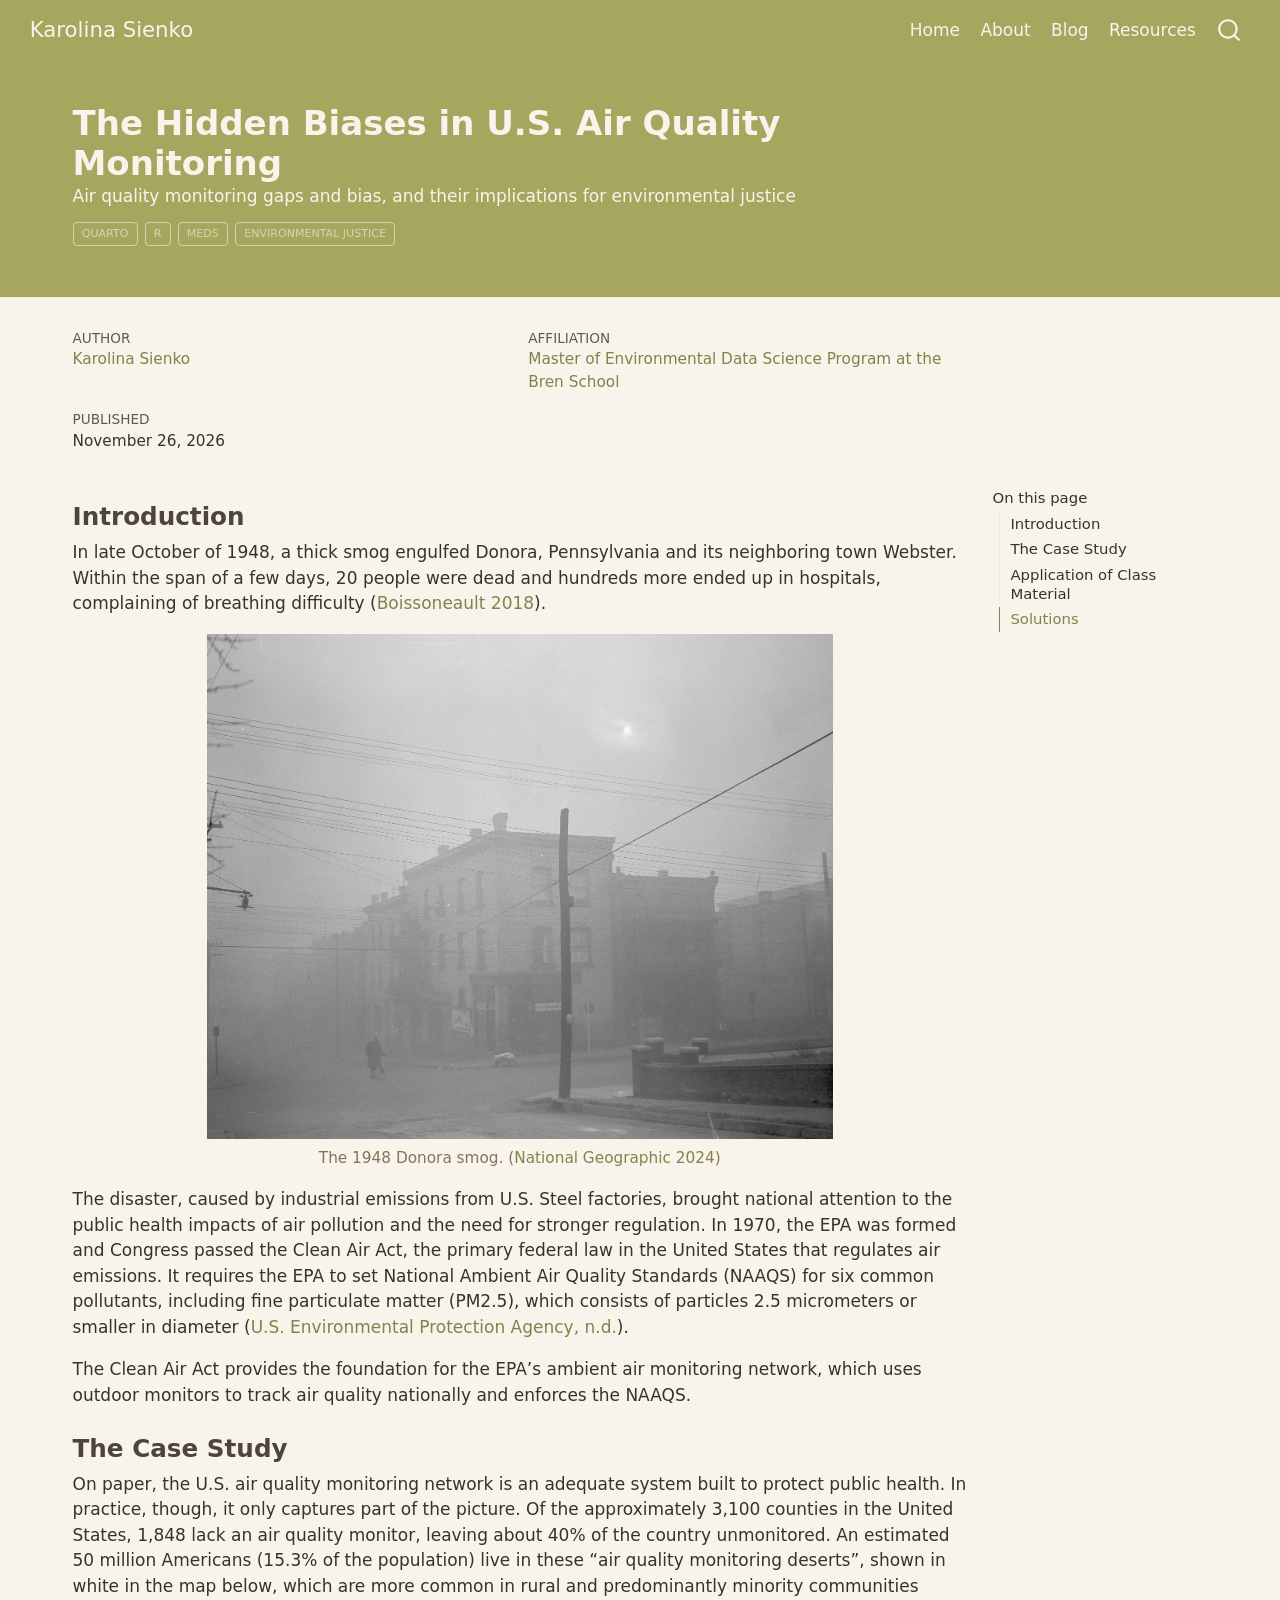
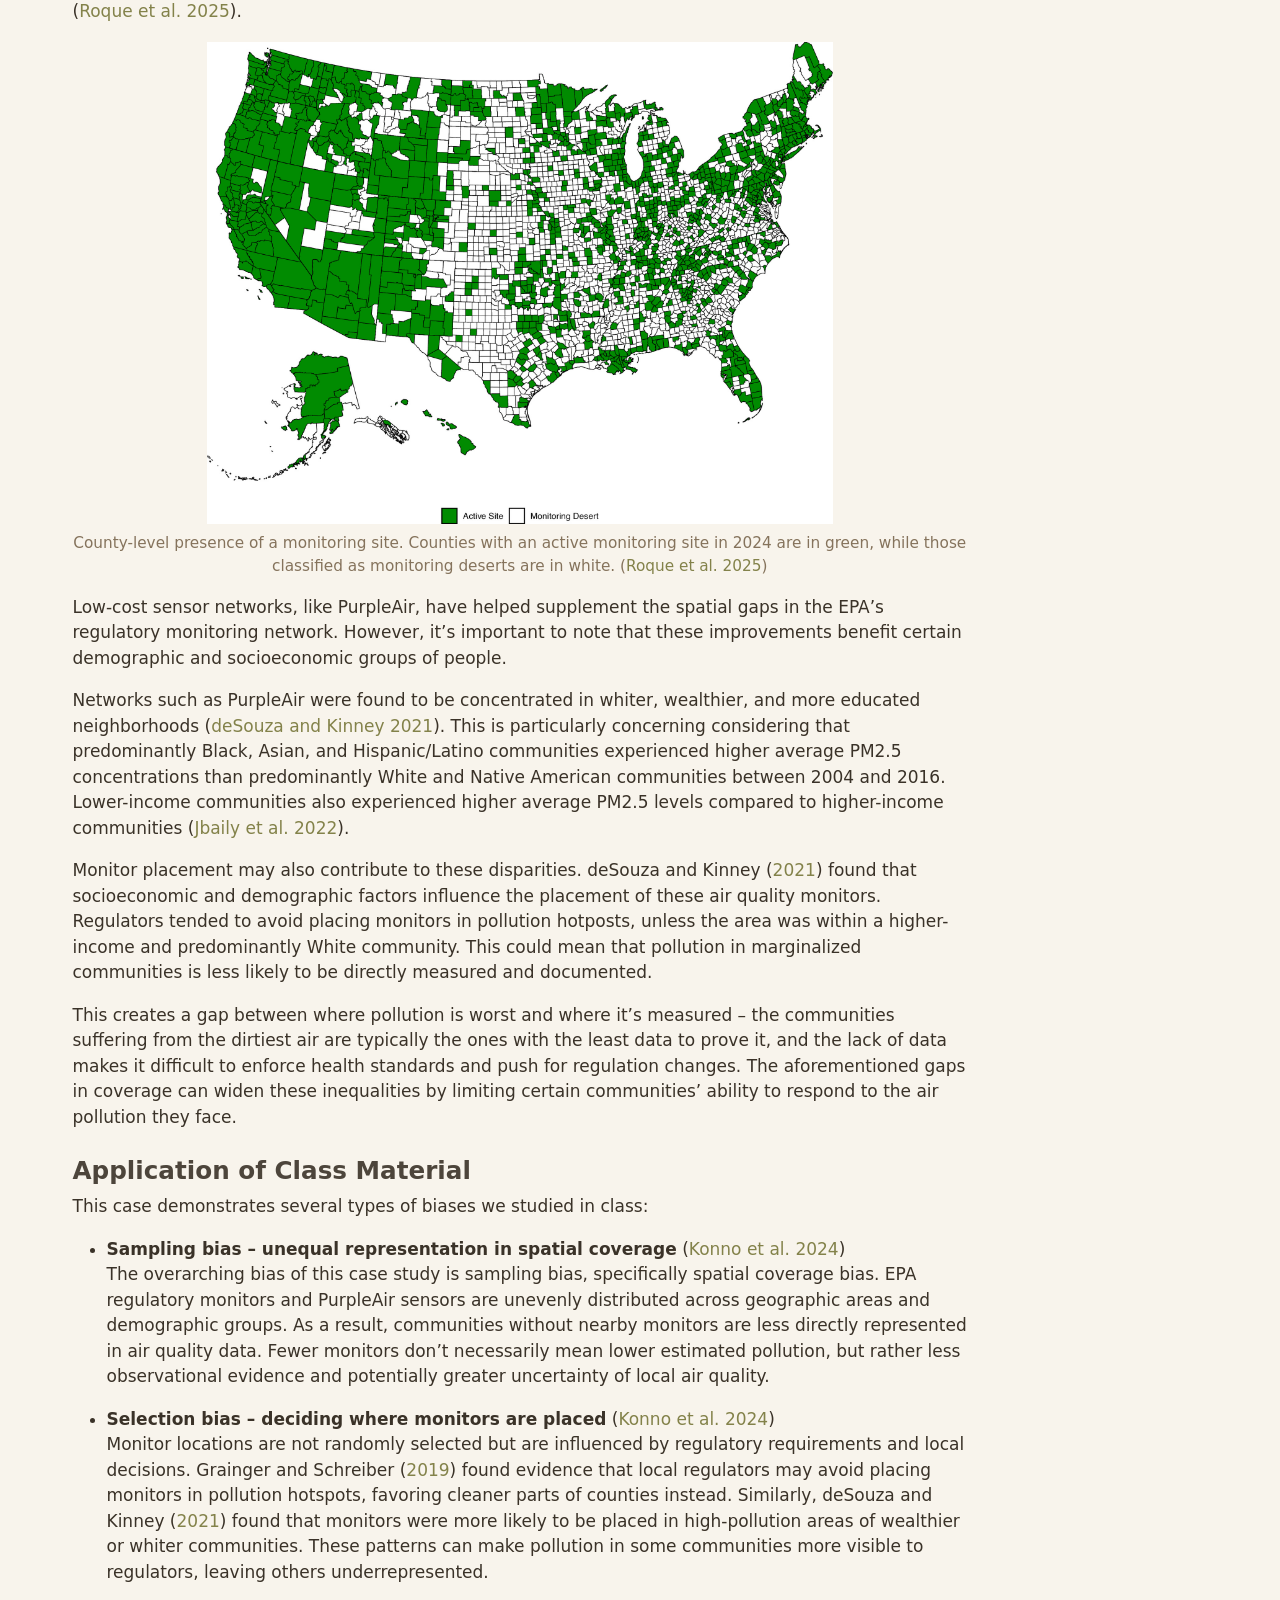
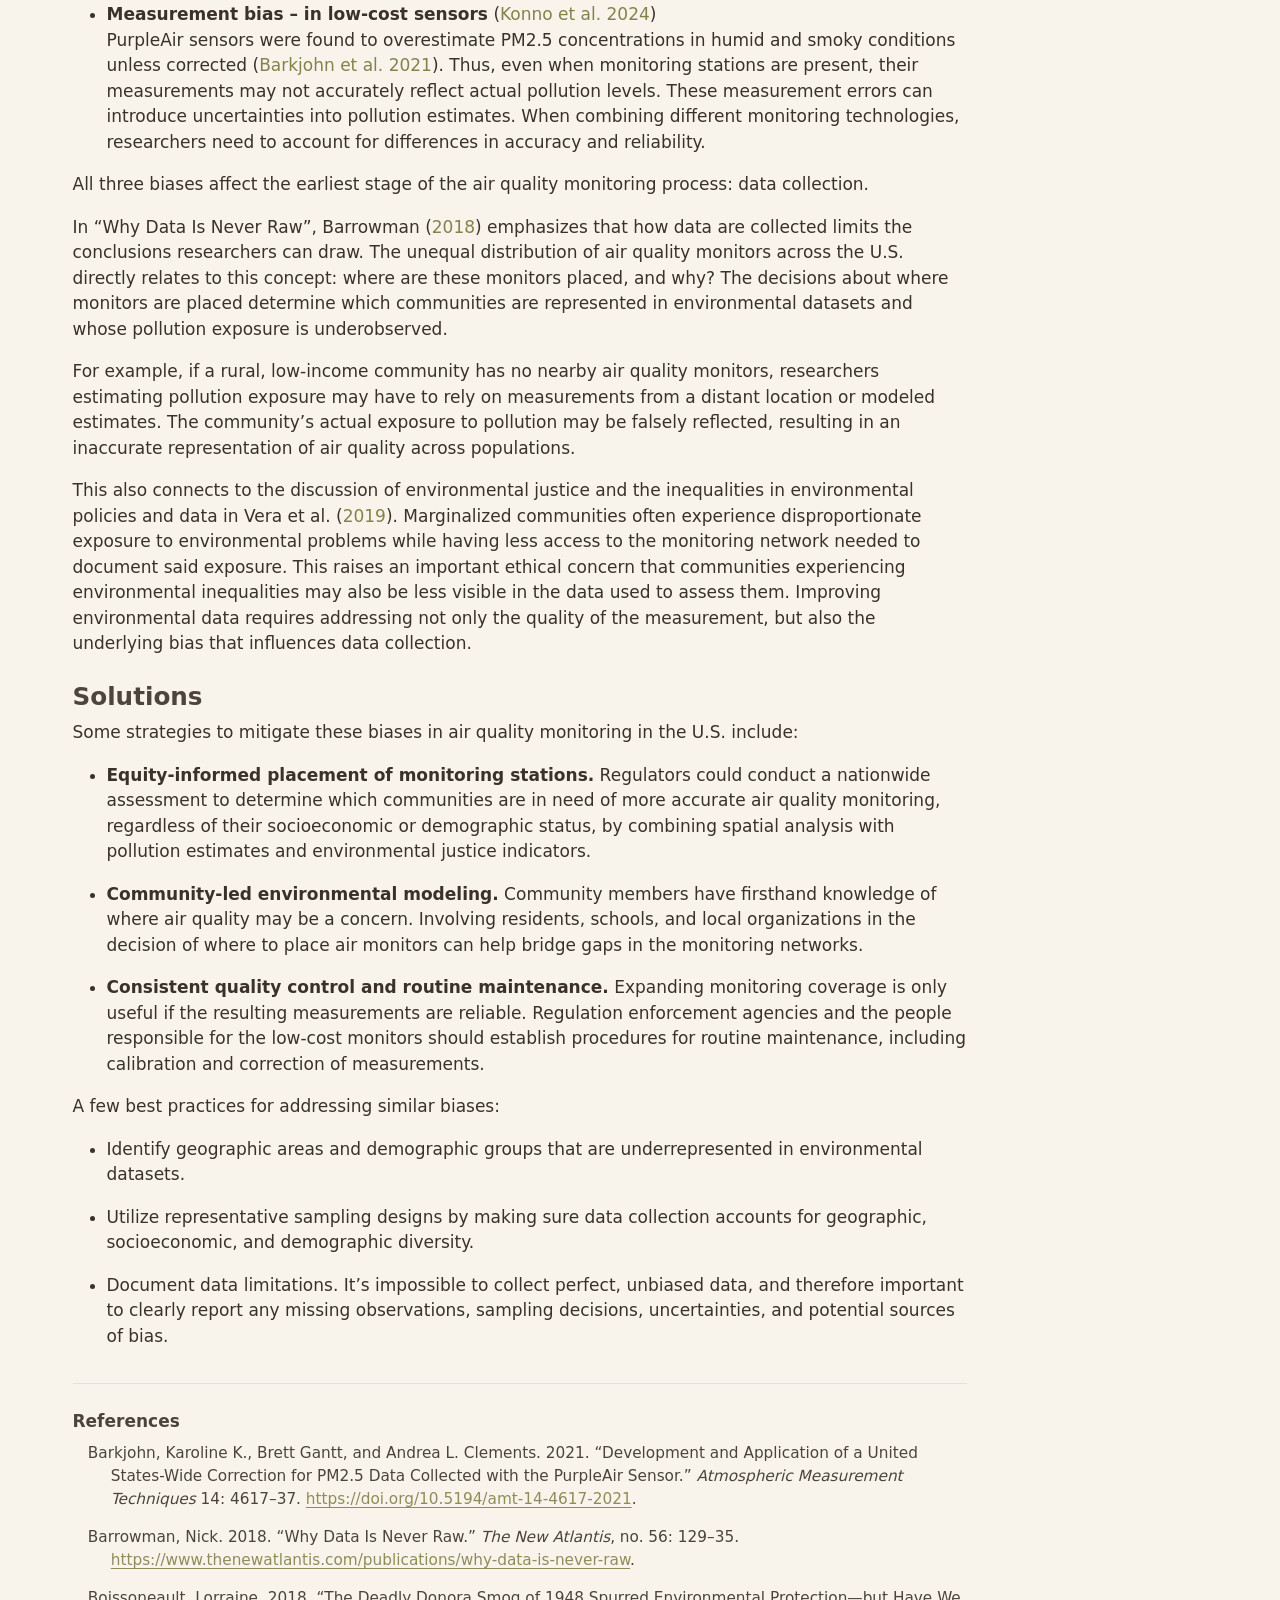
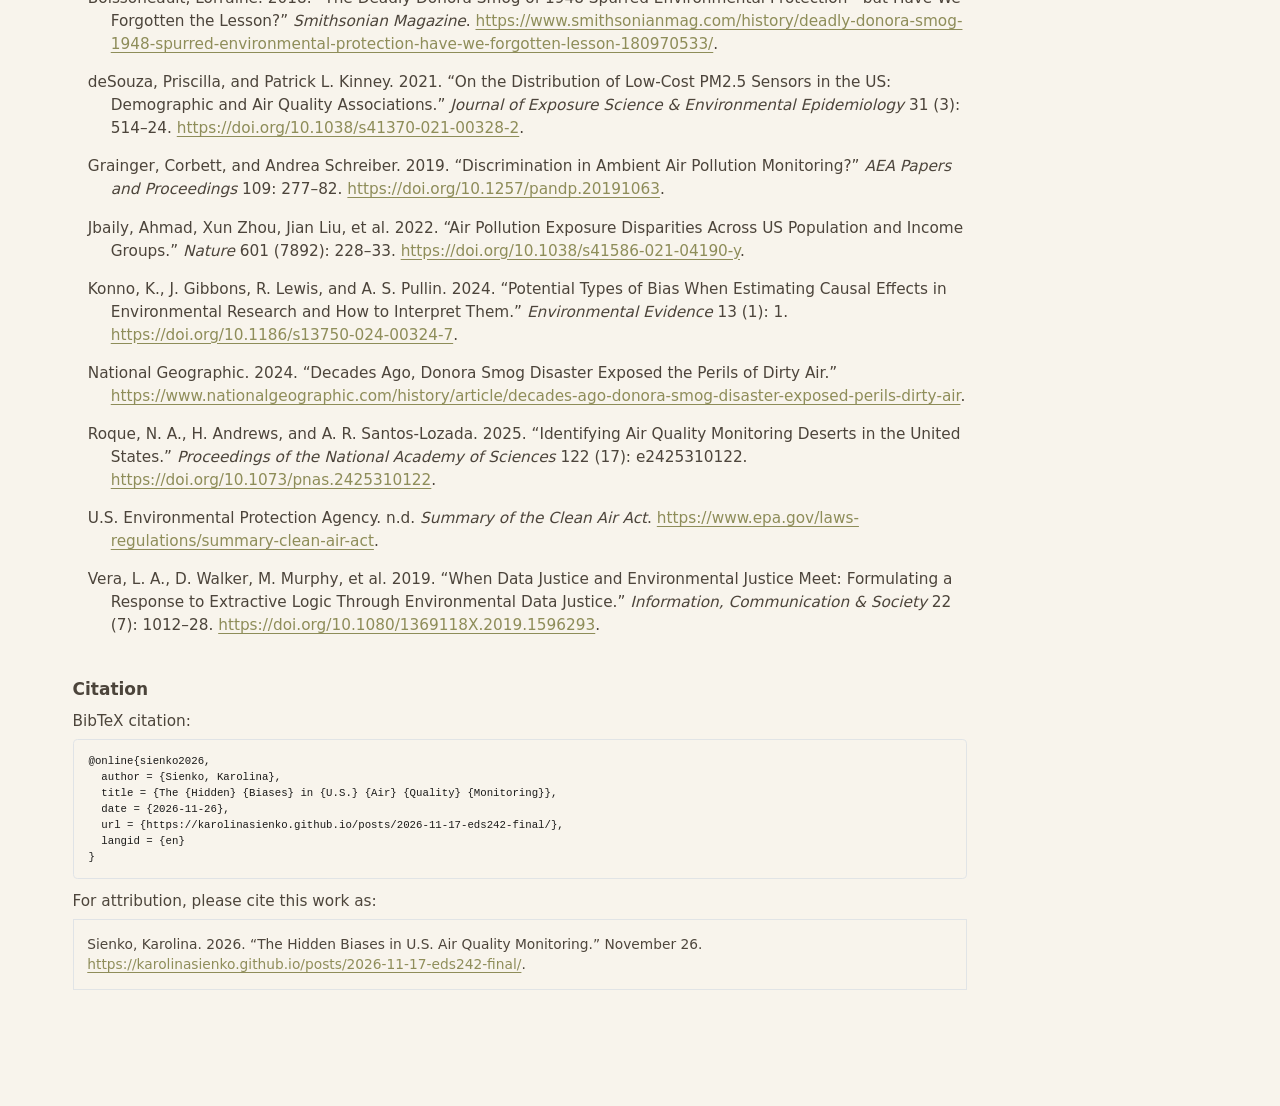
==== commit c6147471: "Add another image" ====
--- a/docs/posts/eds242-final/index.html
+++ b/docs/posts/eds242-final/index.html
@@ -214,6 +214,12 @@
 <section id="introduction" class="level3">
 <h3 class="anchored" data-anchor-id="introduction">Introduction</h3>
 <p>In late October of 1948, a thick smog engulfed Donora, Pennsylvania and its neighboring town Webster. Within the span of a few days, 20 people were dead and hundreds more ended up in hospitals, complaining of breathing difficulty <span class="citation" data-cites="boissoneault2018">(<a href="#ref-boissoneault2018" role="doc-biblioref">Boissoneault 2018</a>)</span>.</p>
+<div class="quarto-figure quarto-figure-center">
+<figure class="figure">
+<p><img src="../../images/donora-smog.avif" class="img-fluid figure-img" style="width:70.0%" alt="Photo of Donora smog"></p>
+<figcaption>The 1948 Donora smog. <span class="citation" data-cites="natgeo2024donora">(<a href="#ref-natgeo2024donora" role="doc-biblioref">National Geographic 2024</a>)</span></figcaption>
+</figure>
+</div>
 <p>The disaster, caused by industrial emissions from U.S. Steel factories, brought national attention to the public health impacts of air pollution and the need for stronger regulation. In 1970, the EPA was formed and Congress passed the Clean Air Act, the primary federal law in the United States that regulates air emissions. It requires the EPA to set National Ambient Air Quality Standards (NAAQS) for six common pollutants, including fine particulate matter (PM2.5), which consists of particles 2.5 micrometers or smaller in diameter <span class="citation" data-cites="epa_cleanairact">(<a href="#ref-epa_cleanairact" role="doc-biblioref">U.S. Environmental Protection Agency, n.d.</a>)</span>.</p>
 <p>The Clean Air Act provides the foundation for the EPA’s ambient air monitoring network, which uses outdoor monitors to track air quality nationally and enforces the NAAQS.</p>
 </section>
@@ -288,6 +294,9 @@
 <div id="ref-konno2024" class="csl-entry" role="listitem">
 Konno, K., J. Gibbons, R. Lewis, and A. S. Pullin. 2024. <span>“Potential Types of Bias When Estimating Causal Effects in Environmental Research and How to Interpret Them.”</span> <em>Environmental Evidence</em> 13 (1): 1. <a href="https://doi.org/10.1186/s13750-024-00324-7">https://doi.org/10.1186/s13750-024-00324-7</a>.
 </div>
+<div id="ref-natgeo2024donora" class="csl-entry" role="listitem">
+National Geographic. 2024. <span>“Decades Ago, <span>Donora</span> Smog Disaster Exposed the Perils of Dirty Air.”</span> <a href="https://www.nationalgeographic.com/history/article/decades-ago-donora-smog-disaster-exposed-perils-dirty-air">https://www.nationalgeographic.com/history/article/decades-ago-donora-smog-disaster-exposed-perils-dirty-air</a>.
+</div>
 <div id="ref-roque2025" class="csl-entry" role="listitem">
 Roque, N. A., H. Andrews, and A. R. Santos-Lozada. 2025. <span>“Identifying Air Quality Monitoring Deserts in the <span>United States</span>.”</span> <em>Proceedings of the National Academy of Sciences</em> 122 (17): e2425310122. <a href="https://doi.org/10.1073/pnas.2425310122">https://doi.org/10.1073/pnas.2425310122</a>.
 </div>
@@ -381,7 +390,7 @@
     }
       var localhostRegex = new RegExp(/^(?:http|https):\/\/localhost\:?[0-9]*\//);
       var mailtoRegex = new RegExp(/^mailto:/);
-        var filterRegex = new RegExp('/' + window.location.host + '/');
+        var filterRegex = new RegExp("https:\/\/karolinasienko\.github\.io");
       var isInternal = (href) => {
           return filterRegex.test(href) || localhostRegex.test(href) || mailtoRegex.test(href);
       }
